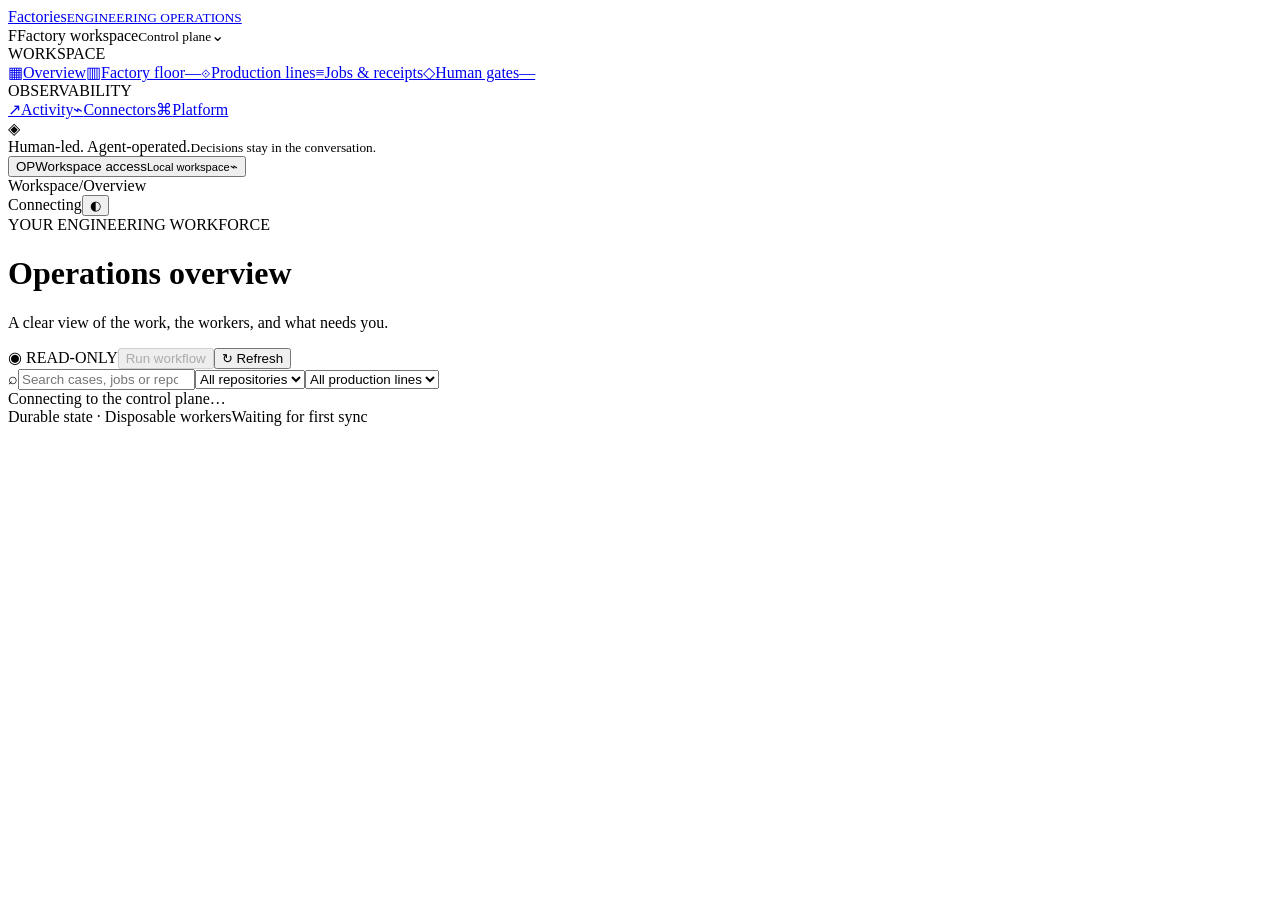
==== web/index.html @ 80e874d2 "initial" ====
<!doctype html>
<html lang="en" data-theme="dark">
  <head>
    <meta charset="utf-8" />
    <meta name="viewport" content="width=device-width,initial-scale=1" />
    <meta name="color-scheme" content="dark light" />
    <title>Factories · Operations</title>
    <link rel="stylesheet" href="/styles.css?v=connector-groups-6" />
    <script defer src="/app.js?v=connector-groups-6"></script>
  </head>
  <body>
    <div class="portal">
      <aside class="sidebar">
        <a class="brand" href="#overview"
          ><span class="mark" aria-hidden="true"><i></i><i></i><i></i></span
          ><span>Factories<small>ENGINEERING OPERATIONS</small></span></a
        >
        <div class="workspace-label">
          <span class="workspace-icon">F</span
          ><span>Factory workspace<small>Control plane</small></span
          ><span class="subtle">⌄</span>
        </div>
        <nav aria-label="Main navigation">
          <div class="nav-caption">WORKSPACE</div>
          <a href="#overview" data-nav="overview"
            ><span aria-hidden="true">▦</span>Overview</a
          ><a href="#floor" data-nav="floor"
            ><span aria-hidden="true">▥</span>Factory floor<span
              id="nav-active"
              class="nav-count"
              >—</span
            ></a
          ><a href="#lines" data-nav="lines"
            ><span aria-hidden="true">⟐</span>Production lines</a
          ><a href="#jobs" data-nav="jobs"
            ><span aria-hidden="true">≡</span>Jobs & receipts</a
          ><a href="#gates" data-nav="gates"
            ><span aria-hidden="true">◇</span>Human gates<span
              id="nav-gates"
              class="nav-count amber"
              >—</span
            ></a
          >
          <div class="nav-caption">OBSERVABILITY</div>
          <a href="#activity" data-nav="activity"
            ><span aria-hidden="true">↗</span>Activity</a
          ><a href="#connectors" data-nav="connectors"><span aria-hidden="true">⌁</span>Connectors</a><a href="#platform" data-nav="platform"
            ><span aria-hidden="true">⌘</span>Platform</a
          >
        </nav>
        <div class="sidebar-bottom">
          <div class="human-policy">
            <span>◈</span>
            <div>
              Human-led. Agent-operated.<small
                >Decisions stay in the conversation.</small
              >
            </div>
          </div>
          <button id="connection-button" class="account">
            <span class="avatar">OP</span
            ><span
              >Workspace access<small id="access-label"
                >Local workspace</small
              ></span
            ><span>⌁</span>
          </button>
        </div>
      </aside>
      <main>
        <div class="utility">
          <div>
            <span class="subtle">Workspace</span><span class="slash">/</span
            ><span id="breadcrumb">Overview</span>
          </div>
          <div class="utility-right">
            <span class="connection" id="connection"><i></i>Connecting</span
            ><time id="clock"></time
            ><button
              id="theme"
              class="icon-button"
              aria-label="Toggle color theme"
            >
              ◐
            </button>
          </div>
        </div>
        <header class="page-header">
          <div>
            <div class="eyebrow" id="page-eyebrow">
              YOUR ENGINEERING WORKFORCE
            </div>
            <h1 id="page-title">Operations overview</h1>
            <p id="page-description">
              A clear view of the work, the workers, and what needs you.
            </p>
          </div>
          <div class="header-actions">
            <span class="readonly" id="access-mode">◉ READ-ONLY</span
            ><button id="launch-button" class="primary" disabled>Run workflow</button><button id="refresh">↻ <span>Refresh</span></button>
          </div>
        </header>
        <div id="error" role="status" hidden></div>
        <div class="filters">
          <label class="search"
            ><span aria-hidden="true">⌕</span
            ><input
              id="search"
              type="search"
              placeholder="Search cases, jobs or repositories…"
              aria-label="Search cases, jobs or repositories" /></label
          ><select id="repository" aria-label="Filter repository">
            <option value="">All repositories</option></select
          ><select id="workflow" aria-label="Filter production line">
            <option value="">All production lines</option></select
          ><span id="scope-label" class="subtle"></span>
        </div>
        <section id="content" aria-live="polite">
          <div class="empty-state">Connecting to the control plane…</div>
        </section>
        <footer>
          <span
            ><i class="small-dot"></i> Durable state · Disposable workers</span
          ><span id="last-sync">Waiting for first sync</span>
        </footer>
      </main>
    </div>
    <dialog id="launch" aria-labelledby="launch-title">
      <form id="launch-form">
        <div class="dialog-head"><h2 id="launch-title">Run workflow</h2><button id="launch-close" type="button" aria-label="Close workflow form">×</button></div>
        <div class="connector-body">
          <p>Choose a workflow and enter a repository URL accessible to your connected provider credentials. Factory uses its default branch, or the PR head for a pull request.</p>
          <label>Workflow<select id="launch-workflow" required></select></label>
          <label>Repository URL or alias<input id="launch-repository" required maxlength="2048" placeholder="https://github.com/owner/repository"></label>
          <label>Task source<select id="launch-provider"><option value="manual">Manual task</option><option value="jira">Jira issue</option><option value="github_pr">GitHub pull request</option><option value="ado_pr">Azure DevOps pull request</option></select></label>
          <label>Issue key or PR number (optional for a manual task)<input id="launch-key" maxlength="120" autocomplete="off" aria-describedby="jira-search-status"></label>
          <div id="jira-search" hidden><p id="jira-search-status" role="status"></p><div id="jira-results" class="jira-results" aria-label="Matching Jira issues"></div></div>
          <label>Title<input id="launch-task-title" maxlength="500" required></label>
          <label>Task details<textarea id="launch-body" rows="7" maxlength="100000"></textarea></label>
          <p id="launch-error" class="notice" role="alert" hidden></p>
          <button id="launch-submit" type="submit" class="primary">Run workflow</button>
        </div>
      </form>
    </dialog>
    <dialog id="detail">
      <div class="dialog-head">
        <div>
          <span class="eyebrow" id="detail-key"></span>
          <h2 id="detail-title">Job details</h2>
          <p id="detail-meta"></p>
        </div>
        <button id="close-detail" aria-label="Close job details">×</button>
      </div>
      <div id="case-history" class="case-history"></div>
      <div class="tabs" role="tablist" aria-label="Job details">
        <button role="tab" data-tab="timeline" aria-selected="true">
          Timeline</button
        ><button role="tab" data-tab="gates" aria-selected="false">Gates</button
        ><button role="tab" data-tab="receipt" aria-selected="false">
          Receipt
        </button>
      </div>
      <div id="detail-body" class="detail-body" role="tabpanel"></div>
    </dialog>
    <dialog id="report" aria-labelledby="report-title">
      <div class="dialog-head"><div><span class="eyebrow">PUBLISHED ARTIFACT</span><h2 id="report-title">Report</h2></div><button id="close-report" type="button" aria-label="Close report">×</button></div>
      <div id="report-body" class="report-body"></div>
    </dialog>
    <dialog id="credentials">
      <form id="credential-form">
        <div class="dialog-head">
          <div>
            <span class="eyebrow">WORKSPACE ACCESS</span>
            <h2>Connect to your workspace</h2>
          </div>
          <button
            type="button"
            id="close-credentials"
            aria-label="Close connection settings"
          >
            ×
          </button>
        </div>
        <div class="detail-body">
          <p>
            Enter a Factories API token. A repository maintainer with approval
            access can approve or reject gates. The token stays in this browser
            tab’s session. Use your local-maintainer token from
            FACTORY_IDENTITIES in .env, not your OpenAI API key.
          </p>
          <label class="field"
            >API token<input
              id="api-token"
              type="password"
              autocomplete="off"
              placeholder="Factories API token"
          /></label>
          <div class="actions">
            <button type="button" id="clear-token">Clear token</button
            ><button class="primary" type="submit">Connect</button>
          </div>
        </div>
      </form>
    </dialog>
    <dialog id="decision" aria-labelledby="decision-title">
      <form id="decision-form">
        <div class="dialog-head">
          <h2 id="decision-title">Confirm decision</h2>
          <button type="button" id="close-decision" aria-label="Close decision">
            ×
          </button>
        </div>
        <div class="detail-body">
          <p id="decision-summary"></p>
          <p id="decision-consequence"></p>
          <p>Artifact set <code id="decision-digest"></code></p>
          <label
            ><input type="checkbox" id="decision-reviewed" required /> I have
            reviewed the artifacts for this attempt.</label
          >
          <p id="decision-error" role="alert" hidden></p>
          <div class="actions">
            <button type="button" id="cancel-decision">Back to evidence</button
            ><button class="primary" id="submit-decision" type="submit">
              Confirm
            </button>
          </div>
        </div>
      </form>
    </dialog>
    <div id="toast" role="status" hidden></div>
    <dialog id="connector-editor" aria-labelledby="connector-title">
      <form id="connector-form" class="connector-form">
        <div class="dialog-head"><h2 id="connector-title">Connector</h2><button id="connector-close" type="button" aria-label="Close connector settings">×</button></div>
        <div class="connector-body">
          <label class="connector-check"><input type="checkbox" id="connector-enabled">Enable this connector</label>
          <section class="connector-section">
          <h3>Connection settings</h3>
          <div id="connector-fields"></div>
          <p>Leave credential fields blank to keep saved values. Test connection checks these settings with the provider without saving them.</p>
          <button id="connector-test" type="button">Test connection</button>
          <div id="connector-test-result" class="notice" role="status" aria-live="polite" hidden></div>
          </section>
          <p id="connector-error" class="notice" role="alert" hidden></p>
          <section id="jira-field-editor" hidden>
            <section class="connector-section">
            <h3>Fields included in task details</h3>
            <p>The Jira description comes first. These fields follow in the order shown; empty fields are skipped.</p>
            <div class="jira-default-field"><strong>Description</strong><span>Always included first</span></div>
            <div id="jira-field-rows"></div>
            </section>
            <section class="connector-section">
            <h3>Add another field</h3>
            <p>Load available Jira fields, then choose one to include.</p>
            <button id="jira-load-fields" type="button">Load fields from Jira</button>
            <label>Find a field<input id="jira-field-filter" placeholder="Search field name or ID"></label>
            <label>Matching Jira fields<select id="jira-field-choice"></select></label>
            <button id="jira-add-field" type="button">Include selected field</button>
            </section>
            <section class="connector-section">
            <h3>Preview combined task details</h3>
            <p>Choose a ticket to see exactly what the agent will receive with these settings.</p>
            <label>Jira issue key<input id="jira-preview-key" placeholder="SCRUM-1" maxlength="120"></label>
            <button id="jira-preview" type="button">Preview task details</button>
            <p id="jira-field-message" role="status"></p>
            <pre id="jira-field-preview" hidden style="white-space:pre-wrap;max-height:300px;overflow:auto"></pre>
            </section>
          </section>
          <div class="connector-save-bar"><span>Save to apply changes to future runs.</span>
          <button id="connector-save" class="primary" type="submit">Save connector</button>
          </div>
        </div>
      </form>
    </dialog>
  </body>
</html>
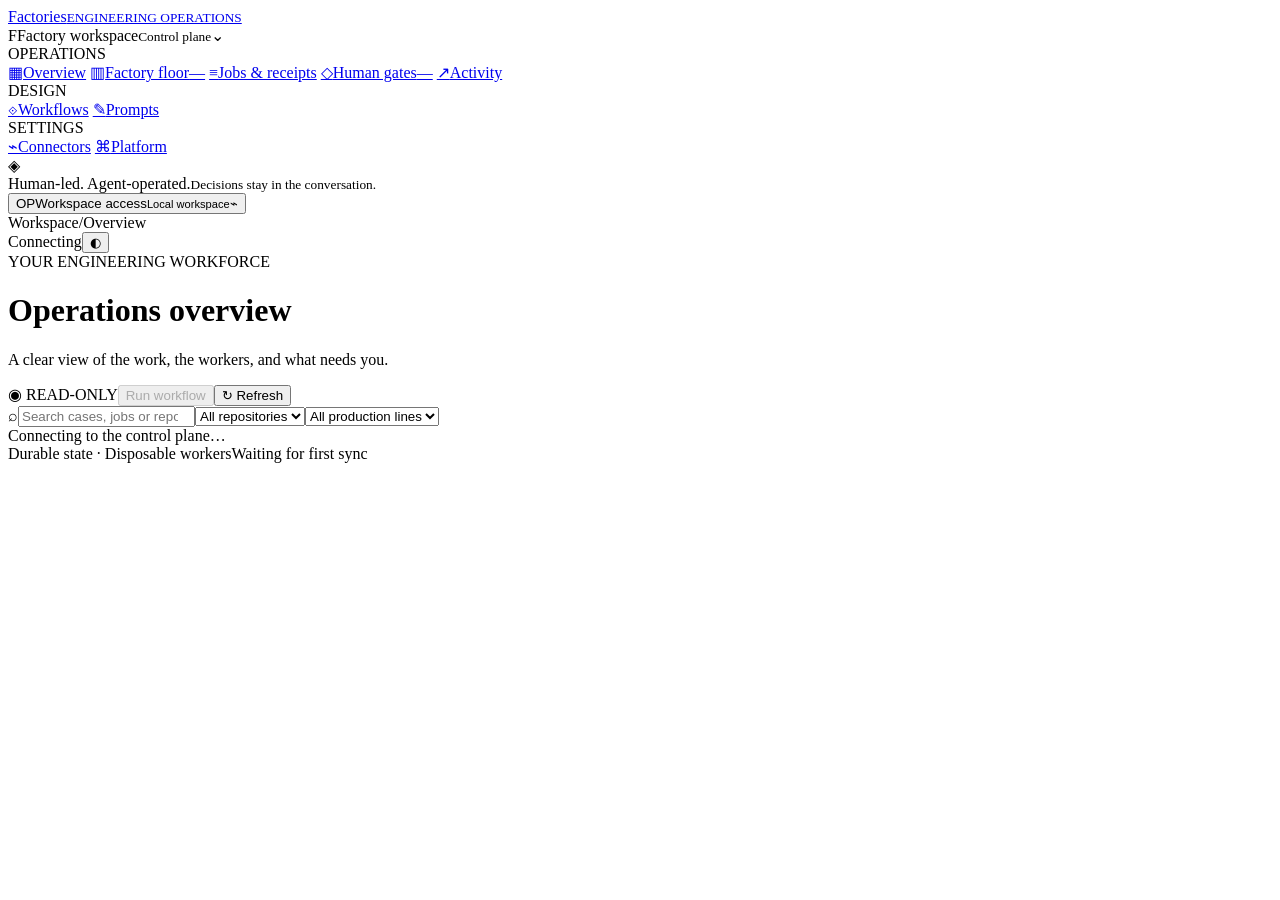
==== commit a850a4ea: "Add versioned prompt releases and portal design workspace" ====
--- a/web/index.html
+++ b/web/index.html
@@ -5,8 +5,9 @@
     <meta name="viewport" content="width=device-width,initial-scale=1" />
     <meta name="color-scheme" content="dark light" />
     <title>Factories · Operations</title>
-    <link rel="stylesheet" href="/styles.css?v=connector-groups-6" />
-    <script defer src="/app.js?v=connector-groups-6"></script>
+    <link rel="stylesheet" href="/styles.css?v=design-workspace-3" />
+    <script defer src="/app.js?v=design-workspace-3"></script>
+    <script defer src="/configuration.js?v=3"></script>
   </head>
   <body>
     <div class="portal">
@@ -21,32 +22,18 @@
           ><span class="subtle">⌄</span>
         </div>
         <nav aria-label="Main navigation">
-          <div class="nav-caption">WORKSPACE</div>
-          <a href="#overview" data-nav="overview"
-            ><span aria-hidden="true">▦</span>Overview</a
-          ><a href="#floor" data-nav="floor"
-            ><span aria-hidden="true">▥</span>Factory floor<span
-              id="nav-active"
-              class="nav-count"
-              >—</span
-            ></a
-          ><a href="#lines" data-nav="lines"
-            ><span aria-hidden="true">⟐</span>Production lines</a
-          ><a href="#jobs" data-nav="jobs"
-            ><span aria-hidden="true">≡</span>Jobs & receipts</a
-          ><a href="#gates" data-nav="gates"
-            ><span aria-hidden="true">◇</span>Human gates<span
-              id="nav-gates"
-              class="nav-count amber"
-              >—</span
-            ></a
-          >
-          <div class="nav-caption">OBSERVABILITY</div>
-          <a href="#activity" data-nav="activity"
-            ><span aria-hidden="true">↗</span>Activity</a
-          ><a href="#connectors" data-nav="connectors"><span aria-hidden="true">⌁</span>Connectors</a><a href="#platform" data-nav="platform"
-            ><span aria-hidden="true">⌘</span>Platform</a
-          >
+          <div class="nav-caption">OPERATIONS</div>
+          <a href="#overview" data-nav="overview"><span aria-hidden="true">▦</span>Overview</a>
+          <a href="#floor" data-nav="floor"><span aria-hidden="true">▥</span>Factory floor<span id="nav-active" class="nav-count">—</span></a>
+          <a href="#jobs" data-nav="jobs"><span aria-hidden="true">≡</span>Jobs & receipts</a>
+          <a href="#gates" data-nav="gates"><span aria-hidden="true">◇</span>Human gates<span id="nav-gates" class="nav-count amber">—</span></a>
+          <a href="#activity" data-nav="activity"><span aria-hidden="true">↗</span>Activity</a>
+          <div class="nav-caption">DESIGN</div>
+          <a href="#workflows" data-nav="workflows"><span aria-hidden="true">⟐</span>Workflows</a>
+          <a href="#prompts" data-nav="prompts"><span aria-hidden="true">✎</span>Prompts</a>
+          <div class="nav-caption">SETTINGS</div>
+          <a href="#connectors" data-nav="connectors"><span aria-hidden="true">⌁</span>Connectors</a>
+          <a href="#platform" data-nav="platform"><span aria-hidden="true">⌘</span>Platform</a>
         </nav>
         <div class="sidebar-bottom">
           <div class="human-policy">
@@ -274,4 +261,3 @@
     </dialog>
   </body>
 </html>
-
